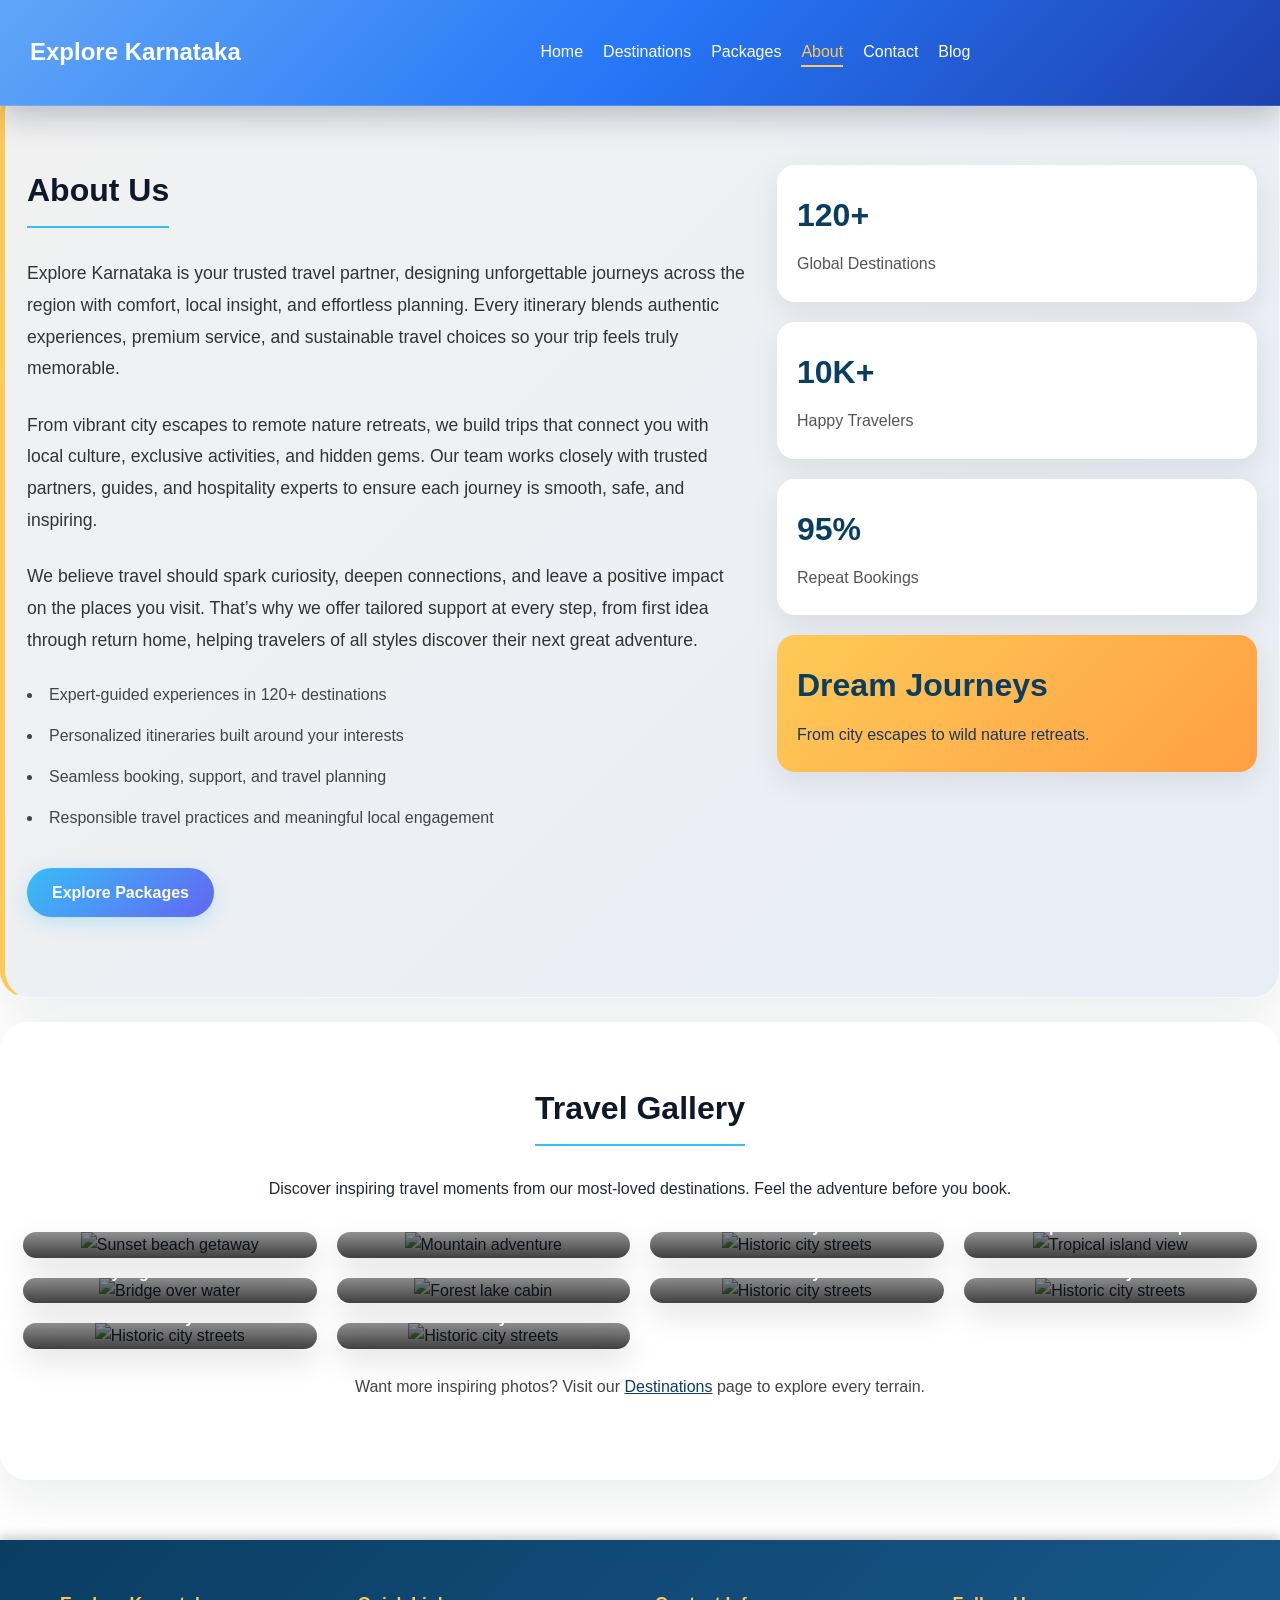
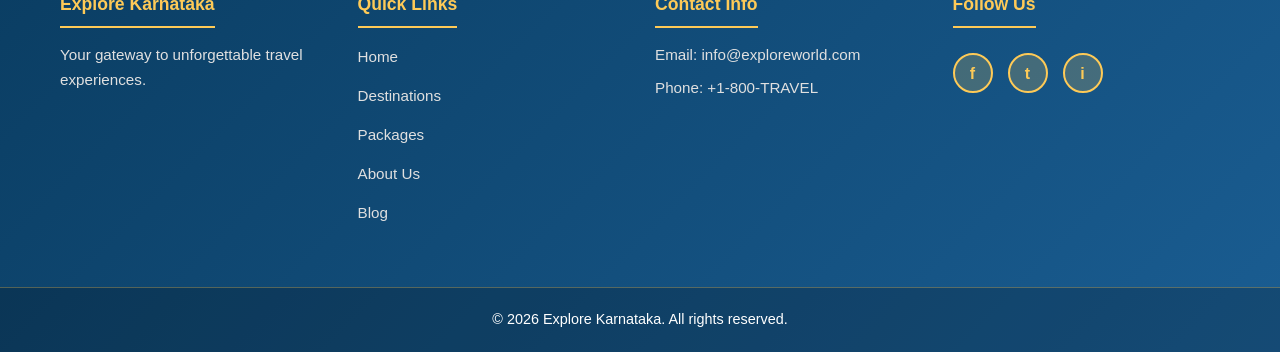
==== about.html @ d9b2896e "update project" ====
<!DOCTYPE html>
<html lang="en">
<head>
    <meta charset="UTF-8">
    <meta name="viewport" content="width=device-width, initial-scale=1.0">
    <title>About - Explore Karnataka</title>
    <link rel="stylesheet" href="styles.css">
</head>
<body>

<header>
    <nav class="navbar">
        <div class="logo">Explore Karnataka</div>
        <ul class="nav-links">
            <li><a href="index.html">Home</a></li>
            <li><a href="destinations.html">Destinations</a></li>
            <li><a href="packages.html">Packages</a></li>
            <li><a href="about.html" class="active">About</a></li>
            <li><a href="contact.html">Contact</a></li>
            <li><a href="blog.html">Blog</a></li>
        </ul>
    </nav>
</header>

<section class="section about">
    <div class="about-grid">
        <div class="about-text">
            <h2>About Us</h2>
            <p>
                Explore Karnataka is your trusted travel partner, designing unforgettable journeys across the region with comfort, local insight, and effortless planning.
                Every itinerary blends authentic experiences, premium service, and sustainable travel choices so your trip feels truly memorable.
            </p>
            <p>
                From vibrant city escapes to remote nature retreats, we build trips that connect you with local culture, exclusive activities, and hidden gems.
                Our team works closely with trusted partners, guides, and hospitality experts to ensure each journey is smooth, safe, and inspiring.
            </p>
            <p>
                We believe travel should spark curiosity, deepen connections, and leave a positive impact on the places you visit. That’s why we offer tailored support at every step,
                from first idea through return home, helping travelers of all styles discover their next great adventure.
            </p>
            <ul>
                <li>Expert-guided experiences in 120+ destinations</li>
                <li>Personalized itineraries built around your interests</li>
                <li>Seamless booking, support, and travel planning</li>
                <li>Responsible travel practices and meaningful local engagement</li>
            </ul>
            <a class="btn" href="packages.html">Explore Packages</a>
        </div>
        <div class="about-stats">
            <div class="stat">
                <h3>120+</h3>
                <p>Global Destinations</p>
            </div>
            <div class="stat">
                <h3>10K+</h3>
                <p>Happy Travelers</p>
            </div>
            <div class="stat">
                <h3>95%</h3>
                <p>Repeat Bookings</p>
            </div>
            <div class="stat-highlight">
                <h3>Dream Journeys</h3>
                <p>From city escapes to wild nature retreats.</p>
            </div>
        </div>
    </div>
</section>

<section class="section gallery">
    <div class="section-header">
        <h2>Travel Gallery</h2>
        <p>Discover inspiring travel moments from our most-loved destinations. Feel the adventure before you book.</p>
    </div>
    <div class="gallery-grid">
        <article class="gallery-card">
            <img src="https://images.unsplash.com/photo-1507525428034-b723cf961d3e?auto=format&fit=crop&w=800&q=80" alt="Sunset beach getaway">
            <div class="gallery-caption">Sunset Beach Retreat</div>
        </article>
        <article class="gallery-card">
            <img src="https://images.unsplash.com/photo-1491553895911-0055eca6402d?auto=format&fit=crop&w=800&q=80" alt="Mountain adventure">
            <div class="gallery-caption">Mountain Adventure</div>
        </article>
        <article class="gallery-card">
            <img src="https://images.unsplash.com/photo-1518684079-17a7cb6a6bb6?auto=format&fit=crop&w=800&q=80" alt="Historic city streets">
            <div class="gallery-caption">Historic City Stroll</div>
        </article>
        <article class="gallery-card">
            <img src="https://images.unsplash.com/photo-1500530855697-b586d89ba3ee?auto=format&fit=crop&w=800&q=80" alt="Tropical island view">
            <div class="gallery-caption">Tropical Island Escape</div>
        </article>
        <article class="gallery-card">
            <img src="https://images.unsplash.com/photo-1470770841072-f978cf4d019e?auto=format&fit=crop&w=800&q=80" alt="Bridge over water">
            <div class="gallery-caption">City Lights & Culture</div>
        </article>
        <article class="gallery-card">
            <img src="https://images.unsplash.com/photo-1493558103817-58b2924bce98?auto=format&fit=crop&w=800&q=80" alt="Forest lake cabin">
            <div class="gallery-caption">Forest Lake Retreat</div>
        </article>
        <article class="gallery-card">
            <img src="https://images.unsplash.com/photo-1518684079-17a7cb6a6bb6?auto=format&fit=crop&w=800&q=80" alt="Historic city streets">
            <div class="gallery-caption">Historic City Stroll</div>
        </article>
        <article class="gallery-card">
            <img src="https://images.unsplash.com/photo-1518684079-17a7cb6a6bb6?auto=format&fit=crop&w=800&q=80" alt="Historic city streets">
            <div class="gallery-caption">Historic City Stroll</div>
        </article>
        <article class="gallery-card">
            <img src="https://images.unsplash.com/photo-1518684079-17a7cb6a6bb6?auto=format&fit=crop&w=800&q=80" alt="Historic city streets">
            <div class="gallery-caption">Historic City Stroll</div>
        </article>
        <article class="gallery-card">
            <img src="https://images.unsplash.com/photo-1518684079-17a7cb6a6bb6?auto=format&fit=crop&w=800&q=80" alt="Historic city streets">
            <div class="gallery-caption">Historic City Stroll</div>
        </article>
    </div>
    <p class="gallery-note">Want more inspiring photos? Visit our <a href="destinations.html">Destinations</a> page to explore every terrain.</p>
</section>

<footer>
    <div class="footer-container">
        <div class="footer-section">
            <h4>Explore Karnataka</h4>
            <p>Your gateway to unforgettable travel experiences.</p>
        </div>
        <div class="footer-section">
            <h4>Quick Links</h4>
            <ul>
                <li><a href="index.html">Home</a></li>
                <li><a href="destinations.html">Destinations</a></li>
                <li><a href="packages.html">Packages</a></li>
                <li><a href="about.html">About Us</a></li>
                <li><a href="blog.html">Blog</a></li>
            </ul>
        </div>
        <div class="footer-section">
            <h4>Contact Info</h4>
            <p>Email: info@exploreworld.com</p>
            <p>Phone: +1-800-TRAVEL</p>
        </div>
        <div class="footer-section">
            <h4>Follow Us</h4>
            <div class="social-links">
                <a href="#" class="social-icon">f</a>
                <a href="#" class="social-icon">t</a>
                <a href="#" class="social-icon">i</a>
            </div>
        </div>
    </div>
    <div class="footer-bottom">
        <p>&copy; 2026 Explore Karnataka. All rights reserved.</p>
    </div>
</footer>

</body>
</html>
---- styles.css ----
/* =====================
   RESET & GLOBAL
===================== */
* {
    margin: 0;
    padding: 0;
    box-sizing: border-box;
}

html {
    scroll-behavior: smooth;
}
body {
    font-family: 'Segoe UI', Arial, sans-serif;
    line-height: 1.6;
    color: #1f2937;
    background: linear-gradient(135deg, #f5f9ff 0%, #dbeafe 45%, #eef2ff 100%);
    background-attachment: fixed;
    min-height: 100vh;
    padding-top: 60px;
    overflow-x: hidden;
}

h2 {
    border-bottom: 2px solid #38bdf8;
    padding-bottom: 10px;
    display: inline-block;
}

/* =====================
   NAVBAR
===================== */
.navbar {
    display: flex;
    justify-content: space-between;
    align-items: center;
    padding: 18px 30px;
    background: linear-gradient(135deg, #60a6f7 0%, #2676f7 50%, #1e40af 100%);
    color: white;
    box-shadow: 0 10px 30px rgba(15, 23, 42, 0.24);
    transition: all 0.3s ease;
    position: fixed;
    top: 0;
    left: 0;
    right: 0;
    z-index: 1000;
    width: 100%;
    backdrop-filter: blur(12px);
    border-bottom: 1px solid rgba(255, 255, 255, 0.12);
}

.navbar.scrolled {
    background: linear-gradient(135deg, #60a6f7 0%, #2676f7 50%, #1e40af 100%);
    box-shadow: 0 4px 16px rgba(15, 23, 42, 0.28);
}

.logo {
    font-size: 1.5rem;
    font-weight: bold;
}

.nav-links {
    list-style: none;
    display: flex;
    margin-left: auto;
    justify-content: flex-end;
}

.nav-links li {
    margin-left: 20px;
}

.nav-links a {
    color: white;
    text-decoration: none;
    transition: all 0.3s ease;
    font-weight: 500;
    border-bottom: 2px solid transparent;
    padding-bottom: 5px;
}

.nav-links a:hover,
.nav-links a.active {
    color: #feca57;
    border-bottom-color: #feca57;
}

/* =====================
   HERO SECTION
===================== */
.hero {
    height: 95vh;
    background: url('https://specialplacesofindia.com/wp-content/uploads/2023/04/Untitled-design-36-1140x660-1-1024x593.jpg') no-repeat center/cover;
    display: flex;
    justify-content: center;
    align-items: center;
    text-align: center;
    color: white;
    padding: 20px;
    position: relative;
    overflow: hidden;
}

.hero::before {
    content: '';
    position: absolute;
    inset: 0;
    background: radial-gradient(circle at top left, rgba(56, 189, 248, 0.28), transparent 25%),
                radial-gradient(circle at bottom right, rgba(99, 102, 241, 0.18), transparent 28%);
    z-index: 1;
}

.hero-background {
    position: absolute;
    top: 0;
    left: 0;
    right: 0;
    bottom: 0;
    z-index: 0;
}

.animated-bg {
    position: absolute;
    top: 0;
    left: 0;
    right: 0;
    bottom: 0;
    background: linear-gradient(135deg, rgba(15, 23, 42, 0.7) 0%, rgba(56, 189, 248, 0.35) 100%);
    animation: backgroundShift 8s ease-in-out infinite;
}

.hero-particles {
    position: absolute;
    top: 0;
    left: 0;
    right: 0;
    bottom: 0;
    overflow: hidden;
}

.particle {
    position: absolute;
    width: 4px;
    height: 4px;
    background: rgba(56, 189, 248, 0.6);
    border-radius: 50%;
    animation: float 20s infinite;
}

.particle:nth-child(1) {
    width: 80px;
    height: 80px;
    left: 10%;
    top: 10%;
    opacity: 0.1;
    animation: float 20s infinite;
}

.particle:nth-child(2) {
    width: 60px;
    height: 60px;
    right: 15%;
    top: 20%;
    opacity: 0.1;
    animation: float 25s infinite reverse;
}

.particle:nth-child(3) {
    width: 50px;
    height: 50px;
    left: 50%;
    bottom: 10%;
    opacity: 0.08;
    animation: float 30s infinite;
}

.particle:nth-child(4) {
    width: 40px;
    height: 40px;
    right: 25%;
    bottom: 20%;
    opacity: 0.1;
    animation: float 22s infinite reverse;
}

.particle:nth-child(5) {
    width: 70px;
    height: 70px;
    left: 20%;
    bottom: 30%;
    opacity: 0.08;
    animation: float 28s infinite;
}

.hero-content {
    position: relative;
    z-index: 2;
    animation: slideInUp 1s ease-out;
    max-width: 760px;
    margin: 0 auto;
    padding: 0;
    border-radius: 0;
    background: transparent;
    box-shadow: none;
    backdrop-filter: none;
    border: none;
}

.hero-home {
    text-align: center;
}

.hero-badge {
    display: inline-block;
    background: rgba(56, 189, 248, 0.95);
    color: #0f172a;
    border-radius: 999px;
    padding: 10px 22px;
    margin-bottom: 18px;
    font-weight: 700;
    letter-spacing: 0.5px;
    font-size: 0.95rem;
}

.hero-title {
    font-size: clamp(2.8rem, 5vw, 4.8rem);
    margin-bottom: 22px;
    font-weight: 700;
    animation: fadeInDown 1s ease-out 0.2s both;
    text-shadow: 2px 2px 12px rgba(15, 23, 42, 0.8);
    letter-spacing: 1px;
}

.hero-subtitle {
    font-size: clamp(1.05rem, 1.7vw, 1.55rem);
    margin: 0 auto 30px;
    animation: fadeInUp 1s ease-out 0.4s both;
    text-shadow: 1px 1px 6px rgba(15, 23, 42, 0.45);
    max-width: 700px;
    line-height: 1.8;
}

.hero-actions {
    display: flex;
    justify-content: center;
    flex-wrap: wrap;
    gap: 16px;
    margin-bottom: 28px;
}

.btn-secondary {
    background: rgba(255, 255, 255, 0.95);
    color: #1e293b;
    border: 2px solid rgba(255, 255, 255, 0.95);
}

.btn-secondary:hover {
    background: rgba(255, 255, 255, 1);
    color: #1e293b;
}

.hero-highlights {
    display: flex;
    justify-content: center;
    gap: 24px;
    flex-wrap: wrap;
    font-size: 0.95rem;
    color: #eef2ff;
    opacity: 0.98;
}

.hero-highlights div {
    background: rgba(15, 23, 42, 0.55);
    border-radius: 999px;
    padding: 12px 20px;
    min-width: 140px;
}

.hero-highlights strong {
    display: block;
    font-size: 1.3rem;
    color: #38bdf8;
    margin-bottom: 4px;
}

.hero-scroll-indicator {
    position: absolute;
    bottom: 40px;
    left: 50%;
    transform: translateX(-50%);
    z-index: 2;
    display: flex;
    flex-direction: column;
    gap: 8px;
    align-items: center;
}

.hero-scroll-indicator span {
    display: block;
    width: 4px;
    height: 12px;
    background: rgba(254, 202, 87, 0.8);
    border-radius: 2px;
    animation: scrollBounce 2s infinite;
}

.hero-scroll-indicator span:nth-child(2) {
    animation: scrollBounce 2s infinite 0.1s;
}

.hero-scroll-indicator span:nth-child(3) {
    animation: scrollBounce 2s infinite 0.2s;
}

@keyframes backgroundShift {
    0%, 100% {
        opacity: 0.5;
    }
    50% {
        opacity: 0.6;
    }
}

@keyframes float {
    0%, 100% {
        transform: translateY(0) translateX(0);
        opacity: 0.1;
    }
    25% {
        transform: translateY(-30px) translateX(20px);
        opacity: 0.15;
    }
    50% {
        transform: translateY(-60px) translateX(-20px);
        opacity: 0.1;
    }
    75% {
        transform: translateY(-30px) translateX(20px);
        opacity: 0.12;
    }
}

@keyframes slideInUp {
    from {
        opacity: 0;
        transform: translateY(40px);
    }
    to {
        opacity: 1;
        transform: translateY(0);
    }
}

@keyframes fadeInDown {
    from {
        opacity: 0;
        transform: translateY(-30px);
    }
    to {
        opacity: 1;
        transform: translateY(0);
    }
}

@keyframes fadeInUp {
    from {
        opacity: 0;
        transform: translateY(30px);
    }
    to {
        opacity: 1;
        transform: translateY(0);
    }
}

@keyframes scrollBounce {
    0%, 100% {
        transform: translateY(0);
        opacity: 0.4;
    }
    50% {
        transform: translateY(15px);
        opacity: 1;
    }
}

/* Small Hero (Destination pages) */
.small-hero {
    position: relative;
    min-height: 48vh;
    display: flex;
    justify-content: center;
    align-items: center;
    background-size: cover;
    background-position: center;
    color: white;
    padding: 40px 20px;
    overflow: hidden;
}

.small-hero::before {
    content: '';
    position: absolute;
    inset: 0;
    background: linear-gradient(180deg, rgba(15, 23, 42, 0.5), rgba(15, 23, 42, 0.35));
    z-index: 0;
}

.small-hero > * {
    position: relative;
    z-index: 1;
}

.small-hero h1 {
    font-size: clamp(2.2rem, 4vw, 3.2rem);
    margin-bottom: 12px;
}

.small-hero p {
    max-width: 760px;
    font-size: 1.05rem;
    color: rgba(255, 255, 255, 0.9);
    line-height: 1.7;
    margin: 0 auto;
}

/* =====================
   BUTTONS
===================== */
.btn {
    display: inline-block;
    padding: 12px 25px;
    background: linear-gradient(135deg, #38bdf8 0%, #6366f1 100%);
    color: white;
    text-decoration: none;
    border-radius: 25px;
    transition: all 0.3s ease;
    font-weight: bold;
    box-shadow: 0 6px 18px rgba(56, 189, 248, 0.25);
}

.btn:hover {
    background: linear-gradient(135deg, #22d3ee 0%, #4f46e5 100%);
    transform: translateY(-2px);
    box-shadow: 0 8px 24px rgba(212, 175, 55, 0.35);
}

.card .btn {
    display: inline-flex;
    padding: 9px 16px;
    font-size: 0.95rem;
    border-radius: 18px;
    margin: 0 0 18px 18px;
    width: fit-content;
}

/* =====================
   SECTIONS
===================== */
.section {
    padding: 80px 22px;
    text-align: center;
    background: rgba(255, 255, 255, 0.84);
    margin: 24px 0;
    border-radius: 28px;
    box-shadow: 0 20px 50px rgba(15, 23, 42, 0.08);
    border: 1px solid rgba(255, 255, 255, 0.55);
    backdrop-filter: blur(12px);
}

/* Intro and detail text inside sections */
.section .section-intro {
    max-width: 980px;
    margin: 12px auto 28px;
    font-size: 1.05rem;
    color: #334155;
    line-height: 1.75;
    text-align: center;
}

.section .section-details {
    max-width: 980px;
    margin: 18px auto 0;
    font-size: 1rem;
    color: #475569;
    line-height: 1.75;
    text-align: left;
    background: rgba(250, 250, 250, 0.6);
    padding: 14px 18px;
    border-radius: 12px;
    border: 1px solid rgba(15, 23, 42, 0.03);
}

.section h2 {
    font-size: 2rem;
    margin-bottom: 30px;
    text-align: left;
    color: #0f172a;
}

.feature-overview .grid {
    gap: 25px;
}

.feature-overview .card {
    text-align: left;
    padding: 30px 24px;
    min-height: 220px;
}

.feature-overview .card h3 {
    margin-bottom: 18px;
    font-size: 1.35rem;
}

.feature-overview .card p {
    padding: 0;
    color: #555;
    font-size: 1rem;
    line-height: 1.8;
}

/* About section specific styles */
.section.about {
    text-align: left !important;
}

.section.about h2 {
    text-align: left !important;
}

.section.about p {
    text-align: left !important;
}

.section.about ul {
    text-align: left !important;
}

.section.about ul li {
    text-align: left !important;
}

/* =====================
   GRID LAYOUT
===================== */
.grid {
    display: grid;
    grid-template-columns: repeat(auto-fit, minmax(250px, 1fr));
    gap: 20px;
}

/* Horizontal Scroll Layout */
.scroll-container {
    display: flex;
    align-items: center;
    gap: 15px;
    justify-content: center;
}

.grid.horizontal-scroll {
    display: flex;
    overflow-x: auto;
    gap: 16px;
    padding: 8px 0;
    scroll-behavior: smooth;
    flex-wrap: nowrap;
    min-width: 0;
}

.grid.horizontal-scroll .card {
    flex: 0 0 280px;
    min-width: 280px;
}

.scroll-btn {
    background: linear-gradient(135deg, #0a3d62 0%, #1a5d92 100%);
    color: white;
    border: none;
    padding: 12px 28px;
    border-radius: 25px;
    cursor: pointer;
    font-weight: 600;
    transition: all 0.3s ease;
    font-size: 1rem;
    box-shadow: 0 4px 15px rgba(10, 61, 98, 0.3);
    display: flex;
    align-items: center;
    gap: 8px;
}

.scroll-btn span {
    font-size: 1.2rem;
    transition: transform 0.3s ease;
}

.scroll-btn:hover {
    background: linear-gradient(135deg, #feca57 0%, #ff9f43 100%);
    color: #333;
    transform: scale(1.08);
    box-shadow: 0 6px 20px rgba(254, 202, 87, 0.4);
}

.scroll-btn:hover span {
    transform: scale(1.2);
}

/* =====================
   CARDS
===================== */
.card {
    background: rgba(255, 255, 255, 0.98);
    border-radius: 24px;
    overflow: hidden;
    box-shadow: 0 14px 32px rgba(15, 23, 42, 0.12);
    transition: transform 0.35s ease, box-shadow 0.35s ease;
    text-align: left;
    display: flex;
    flex-direction: column;
    min-height: 360px;
    border: 1px solid rgba(56, 189, 248, 0.16);
}

.card img {
    width: 100%;
    height: 170px;
    object-fit: cover;
    transition: transform 0.3s ease;
}

.card h3 {
    margin: 20px 18px 10px;
    font-size: 1.15rem;
    font-weight: 700;
    color: #0f172a;
}

.card p {
    padding: 0 18px 16px;
    font-size: 0.95rem;
    color: #4f5563;
    line-height: 1.7;
    flex-grow: 1;
}

.card:hover {
    transform: translateY(-6px);
    box-shadow: 0 20px 45px rgba(15, 23, 42, 0.18);
}

.card:hover img {
    transform: scale(1.05);
}

/* Make cards clickable */
a.card {
    text-decoration: none;
    color: inherit;
}

/* =====================
   PACKAGE CARDS
===================== */
.package {
    padding: 20px;
}

.price {
    font-size: 1.5rem;
    color: #0a3d62;
    margin: 10px 0;
    font-weight: bold;
}

.price-inr {
    display: block;
    font-size: 1rem;
    color: #555;
    font-weight: 500;
    margin-top: 5px;
}

/* =====================
   ABOUT SECTION
===================== */
.about {
    background: linear-gradient(135deg, #f1f1f1 0%, #e8eef6 100%);
    border-left: 5px solid #feca57;
}

.about-grid {
    display: grid;
    grid-template-columns: 1.2fr 0.8fr;
    gap: 30px;
    align-items: start;
}

.about-text {
    text-align: left;
}

.about-text p {
    max-width: 100%;
    margin: 0 0 25px;
    font-size: 1.1rem;
    line-height: 1.8;
    color: #333;
}

.about-text ul {
    list-style: disc inside;
    margin: 0 0 25px;
    color: #444;
}

.about-text ul li {
    margin-bottom: 12px;
}

.about-text .btn {
    margin-top: 10px;
}

.about-stats {
    display: grid;
    gap: 20px;
}

.stat,
.stat-highlight {
    background: white;
    border-radius: 18px;
    padding: 25px 20px;
    box-shadow: 0 10px 30px rgba(0,0,0,0.08);
    text-align: left;
}

.stat h3,
.stat-highlight h3 {
    font-size: 2rem;
    color: #0a3d62;
    margin-bottom: 10px;
}

.stat p,
.stat-highlight p {
    color: #555;
    font-size: 1rem;
    line-height: 1.6;
}

.stat-highlight {
    background: linear-gradient(135deg, #feca57 0%, #ff9f43 100%);
    color: #0a3d62;
}

.stat-highlight p {
    color: #173765;
}

.section-header {
    max-width: 900px;
    margin: 0 auto 30px;
    text-align: center;
}

.gallery {
    background: rgba(255, 255, 255, 0.95);
    padding-top: 60px;
}

.gallery-grid {
    display: grid;
    grid-template-columns: repeat(auto-fit, minmax(240px, 1fr));
    gap: 20px;
}

.gallery-card {
    position: relative;
    border-radius: 20px;
    overflow: hidden;
    box-shadow: 0 12px 30px rgba(0,0,0,0.12);
    transition: transform 0.3s ease, box-shadow 0.3s ease;
}

.gallery-card img {
    width: 100%;
    height: 280px;
    object-fit: cover;
    transition: transform 0.4s ease;
}

.gallery-card:hover {
    transform: translateY(-8px);
    box-shadow: 0 18px 40px rgba(0,0,0,0.18);
}

.gallery-card:hover img {
    transform: scale(1.05);
}

.gallery-caption {
    position: absolute;
    left: 0;
    right: 0;
    bottom: 0;
    padding: 18px 20px;
    background: linear-gradient(180deg, rgba(0,0,0,0) 0%, rgba(0,0,0,0.75) 100%);
    color: white;
    font-size: 1rem;
    font-weight: 600;
}

.gallery-note {
    margin-top: 25px;
    font-size: 1rem;
    color: #444;
}

.gallery-note a {
    color: #0a3d62;
    text-decoration: underline;
}

.gallery-note a:hover {
    color: #ff9f43;
}

/* =====================
   LISTS (DESTINATION DETAILS)
===================== */
ul {
    max-width: 500px;
    margin: 20px auto;
    text-align: left;
    line-height: 1.8;
}

/* =====================
   CONTACT FORM
===================== */
form {
    max-width: 500px;
    margin: auto;
    display: flex;
    flex-direction: column;
}

form input,
form textarea {
    margin: 10px 0;
    padding: 12px;
    border: 1px solid #ccc;
    border-radius: 5px;
    font-size: 1rem;
    transition: border-color 0.3s ease;
}

form input:focus,
form textarea:focus {
    border-color: #feca57;
    outline: none;
}

/* =====================
   FOOTER
===================== */
footer {
    background: linear-gradient(135deg, #0a3d62 0%, #1a5d92 100%);
    color: white;
    margin-top: 60px;
    box-shadow: 0 -4px 10px rgba(0,0,0,0.2);
}

.footer-container {
    display: grid;
    grid-template-columns: repeat(auto-fit, minmax(220px, 1fr));
    gap: 30px;
    padding: 50px 20px;
    max-width: 1200px;
    margin: 0 auto;
}

.footer-section h4 {
    font-size: 1.1rem;
    margin-bottom: 15px;
    color: #feca57;
    border-bottom: 2px solid #feca57;
    padding-bottom: 8px;
    display: inline-block;
}

.footer-section p {
    font-size: 0.95rem;
    line-height: 1.6;
    color: #e0e0e0;
    margin-bottom: 8px;
}

.footer-section ul {
    list-style: none;
    padding: 0;
    margin: 0;
    max-width: 100%;
}

.footer-section ul li {
    margin-bottom: 10px;
    text-align: left;
}

.footer-section ul li a {
    color: #e0e0e0;
    text-decoration: none;
    transition: all 0.3s ease;
    font-size: 0.95rem;
}

.footer-section ul li a:hover {
    color: #feca57;
    padding-left: 5px;
}

.social-links {
    display: flex;
    gap: 15px;
    margin-top: 10px;
}

.social-icon {
    display: inline-flex;
    align-items: center;
    justify-content: center;
    width: 40px;
    height: 40px;
    background: rgba(254, 202, 87, 0.2);
    border: 2px solid #feca57;
    border-radius: 50%;
    color: #feca57;
    text-decoration: none;
    transition: all 0.3s ease;
    font-weight: bold;
}

.social-icon:hover {
    background: #feca57;
    color: #0a3d62;
    transform: scale(1.1);
}

.footer-bottom {
    background: rgba(0, 0, 0, 0.2);
    text-align: center;
    padding: 20px;
    font-size: 0.9rem;
    border-top: 1px solid rgba(254, 202, 87, 0.3);
}

form textarea {
    min-height: 120px;
    resize: vertical;
}

form button {
    border: none;
    cursor: pointer;
}

/* =====================
   HOVER EFFECTS
===================== */
.card:hover img {
    opacity: 0.9;
}

/* =====================
   SUCCESS PAGE
===================== */
.success-section {
    min-height: 60vh;
    display: flex;
    align-items: center;
    justify-content: center;
}

.success-container {
    text-align: center;
    max-width: 600px;
    animation: fadeInScale 0.6s ease-in-out;
}

.success-icon {
    width: 100px;
    height: 100px;
    background: linear-gradient(135deg, #0a3d62 0%, #1a5d92 100%);
    border-radius: 50%;
    display: flex;
    align-items: center;
    justify-content: center;
    font-size: 50px;
    color: #feca57;
    margin: 0 auto 25px;
    box-shadow: 0 10px 30px rgba(10, 61, 98, 0.3);
    animation: scaleIn 0.8s ease-out;
}

.success-container h2 {
    font-size: 2.2rem;
    color: #0a3d62;
    margin: 20px 0;
    border-bottom: 3px solid #feca57;
    padding-bottom: 15px;
    display: block;
}

.success-message {
    font-size: 1.1rem;
    color: #555;
    margin-bottom: 25px;
    line-height: 1.7;
}

.success-details {
    background: rgba(254, 202, 87, 0.1);
    border-left: 4px solid #feca57;
    padding: 20px;
    margin: 25px 0;
    border-radius: 8px;
    text-align: left;
}

.success-details p {
    margin: 10px 0;
    color: #333;
    font-size: 0.95rem;
    line-height: 1.6;
}

.success-actions {
    display: flex;
    gap: 15px;
    justify-content: center;
    margin-top: 30px;
    flex-wrap: wrap;
}

.success-actions .btn {
    flex: 1;
    min-width: 150px;
}

@keyframes fadeInScale {
    from {
        opacity: 0;
        transform: scale(0.9);
    }
    to {
        opacity: 1;
        transform: scale(1);
    }
}

@keyframes scaleIn {
    from {
        transform: scale(0);
        opacity: 0;
    }
    to {
        transform: scale(1);
        opacity: 1;
    }
}

/* =====================
   CONTACT PAGE
===================== */
.contact-header {
    text-align: center;
    background: linear-gradient(135deg, rgba(10, 61, 98, 0.1) 0%, rgba(254, 202, 87, 0.1) 100%);
}

.contact-header h2 {
    font-size: 2.5rem;
    margin-bottom: 15px;
}

.contact-header p {
    font-size: 1.1rem;
    color: #666;
    max-width: 600px;
    margin: 0 auto;
}

.contact-info-cards {
    display: grid;
    grid-template-columns: repeat(auto-fit, minmax(250px, 1fr));
    gap: 25px;
    padding: 0;
    text-align: center;
}

.info-card {
    background: white;
    border-radius: 15px;
    padding: 30px 20px;
    box-shadow: 0 8px 25px rgba(0,0,0,0.1);
    transition: all 0.3s ease;
    border-top: 4px solid #feca57;
}

.info-card:hover {
    transform: translateY(-10px);
    box-shadow: 0 15px 40px rgba(0,0,0,0.15);
}

.info-icon {
    font-size: 3rem;
    margin-bottom: 15px;
}

.info-card h3 {
    font-size: 1.3rem;
    color: #0a3d62;
    margin-bottom: 12px;
}

.info-card p {
    color: #666;
    font-size: 0.95rem;
    line-height: 1.8;
    margin: 5px 0;
}

.contact-form-section {
    background: rgba(255, 255, 255, 0.95);
}

.form-container {
    max-width: 700px;
    margin: 0 auto;
}

.form-container h2 {
    text-align: center;
    margin-bottom: 30px;
}

.contact-form {
    display: flex;
    flex-direction: column;
    gap: 20px;
}

.form-group {
    display: flex;
    flex-direction: column;
}

.contact-form input,
.contact-form textarea,
.contact-form select {
    padding: 14px;
    border: 2px solid #e0e0e0;
    border-radius: 8px;
    font-size: 1rem;
    font-family: inherit;
    transition: all 0.3s ease;
}

.contact-form input:focus,
.contact-form textarea:focus,
.contact-form select:focus {
    border-color: #feca57;
    outline: none;
    box-shadow: 0 0 10px rgba(254, 202, 87, 0.3);
}

.contact-form input::placeholder,
.contact-form textarea::placeholder {
    color: #999;
}

.contact-form select {
    cursor: pointer;
    color: #333;
}

.contact-form select option {
    color: #333;
}

.contact-form textarea {
    resize: vertical;
    min-height: 150px;
}

.contact-form button {
    padding: 14px 30px;
    font-size: 1rem;
    font-weight: 600;
    cursor: pointer;
    transition: all 0.3s ease;
}

@media (max-width: 768px) {
    .contact-header h2 {
        font-size: 1.8rem;
    }

    .contact-info-cards {
        gap: 15px;
    }

    .info-card {
        padding: 20px;
    }
}

/* =====================
   RESPONSIVE DESIGN
===================== */
@media (max-width: 768px) {

    .navbar {
        flex-direction: column;
        text-align: center;
    }

    .nav-links {
        flex-direction: column;
        margin-top: 10px;
    }

    .nav-links li {
        margin: 10px 0;
    }

    .hero {
        height: 80vh;
        padding: 40px 20px;
    }

    .hero-title {
        font-size: 2.2rem;
        margin-bottom: 15px;
    }

    .hero-subtitle {
        font-size: 1.1rem;
    }

    .hero-btn {
        padding: 12px 30px;
        font-size: 1rem;
    }

    .hero-scroll-indicator {
        bottom: 20px;
    }

    .small-hero h1 {
        font-size: 1.8rem;
    }
}
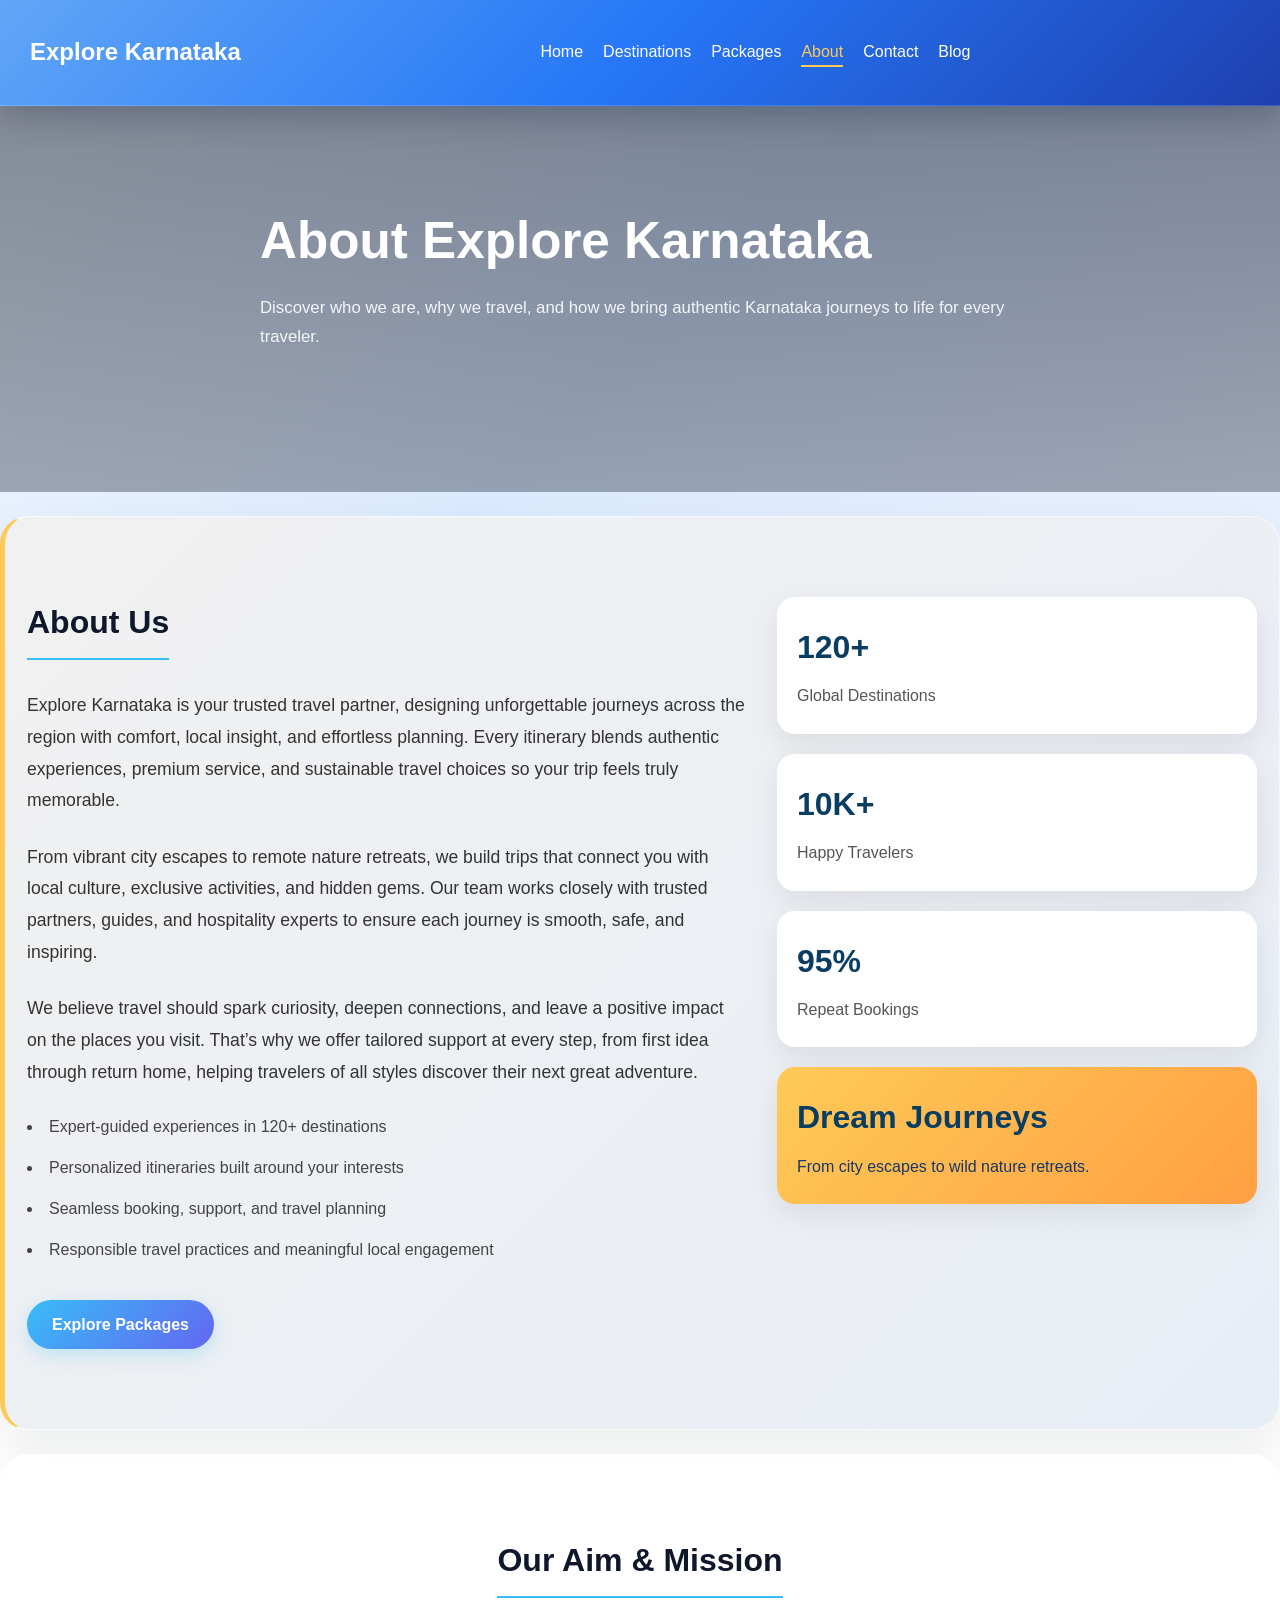
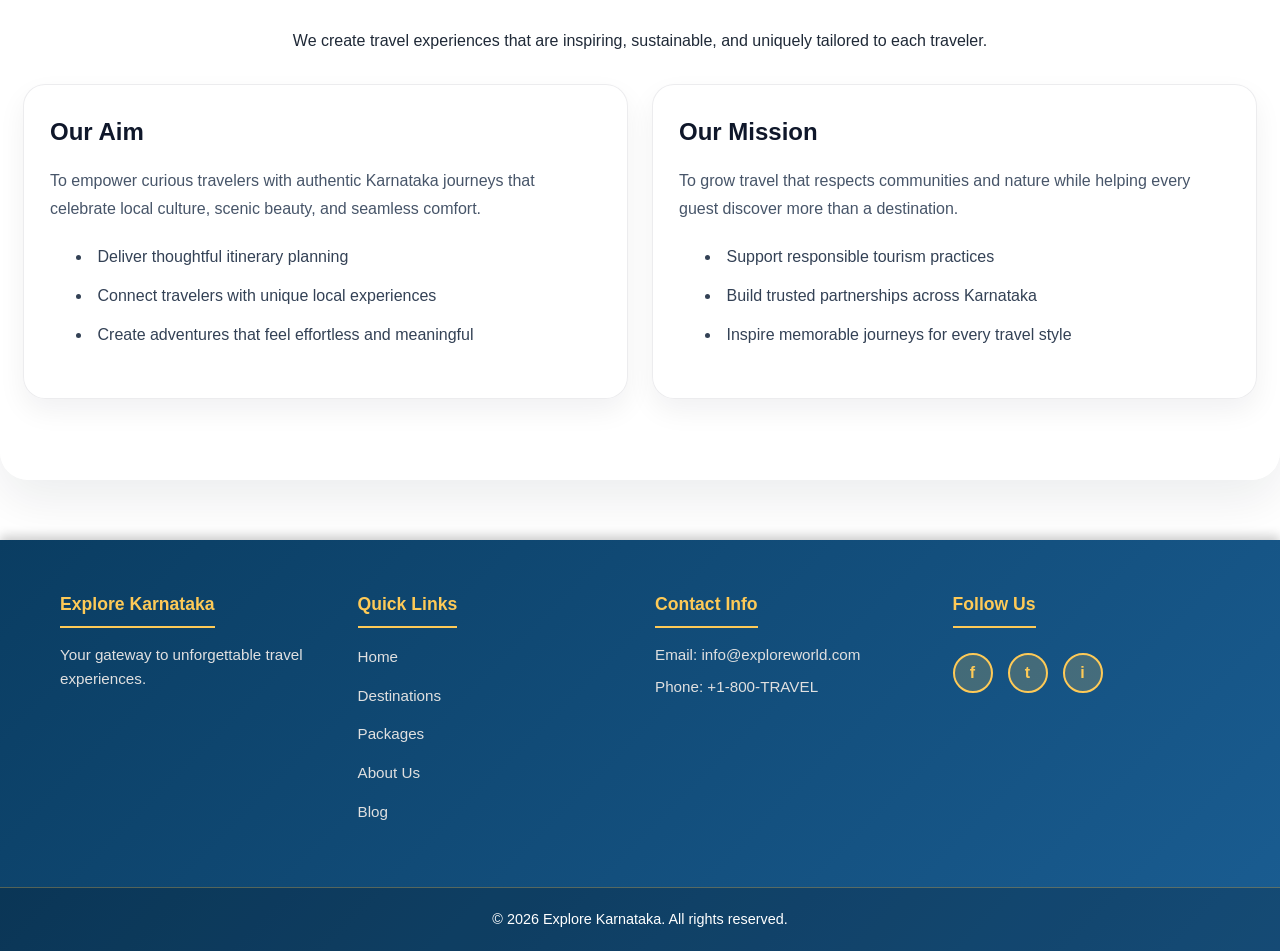
==== commit fb40ff18: "firstchange" ====
--- a/about.html
+++ b/about.html
@@ -21,6 +21,13 @@
         </ul>
     </nav>
 </header>
+
+<section class="small-hero" style="background-image: url('https://images.unsplash.com/photo-1500530855697-b586d89ba3ee?auto=format&fit=crop&w=1400&q=80');">
+    <div>
+        <h1>About Explore Karnataka</h1>
+        <p>Discover who we are, why we travel, and how we bring authentic Karnataka journeys to life for every traveler.</p>
+    </div>
+</section>
 
 <section class="section about">
     <div class="about-grid">
@@ -67,55 +74,32 @@
     </div>
 </section>
 
-<section class="section gallery">
-    <div class="section-header">
-        <h2>Travel Gallery</h2>
-        <p>Discover inspiring travel moments from our most-loved destinations. Feel the adventure before you book.</p>
-    </div>
-    <div class="gallery-grid">
-        <article class="gallery-card">
-            <img src="https://images.unsplash.com/photo-1507525428034-b723cf961d3e?auto=format&fit=crop&w=800&q=80" alt="Sunset beach getaway">
-            <div class="gallery-caption">Sunset Beach Retreat</div>
-        </article>
-        <article class="gallery-card">
-            <img src="https://images.unsplash.com/photo-1491553895911-0055eca6402d?auto=format&fit=crop&w=800&q=80" alt="Mountain adventure">
-            <div class="gallery-caption">Mountain Adventure</div>
-        </article>
-        <article class="gallery-card">
-            <img src="https://images.unsplash.com/photo-1518684079-17a7cb6a6bb6?auto=format&fit=crop&w=800&q=80" alt="Historic city streets">
-            <div class="gallery-caption">Historic City Stroll</div>
-        </article>
-        <article class="gallery-card">
-            <img src="https://images.unsplash.com/photo-1500530855697-b586d89ba3ee?auto=format&fit=crop&w=800&q=80" alt="Tropical island view">
-            <div class="gallery-caption">Tropical Island Escape</div>
-        </article>
-        <article class="gallery-card">
-            <img src="https://images.unsplash.com/photo-1470770841072-f978cf4d019e?auto=format&fit=crop&w=800&q=80" alt="Bridge over water">
-            <div class="gallery-caption">City Lights & Culture</div>
-        </article>
-        <article class="gallery-card">
-            <img src="https://images.unsplash.com/photo-1493558103817-58b2924bce98?auto=format&fit=crop&w=800&q=80" alt="Forest lake cabin">
-            <div class="gallery-caption">Forest Lake Retreat</div>
-        </article>
-        <article class="gallery-card">
-            <img src="https://images.unsplash.com/photo-1518684079-17a7cb6a6bb6?auto=format&fit=crop&w=800&q=80" alt="Historic city streets">
-            <div class="gallery-caption">Historic City Stroll</div>
-        </article>
-        <article class="gallery-card">
-            <img src="https://images.unsplash.com/photo-1518684079-17a7cb6a6bb6?auto=format&fit=crop&w=800&q=80" alt="Historic city streets">
-            <div class="gallery-caption">Historic City Stroll</div>
-        </article>
-        <article class="gallery-card">
-            <img src="https://images.unsplash.com/photo-1518684079-17a7cb6a6bb6?auto=format&fit=crop&w=800&q=80" alt="Historic city streets">
-            <div class="gallery-caption">Historic City Stroll</div>
-        </article>
-        <article class="gallery-card">
-            <img src="https://images.unsplash.com/photo-1518684079-17a7cb6a6bb6?auto=format&fit=crop&w=800&q=80" alt="Historic city streets">
-            <div class="gallery-caption">Historic City Stroll</div>
-        </article>
-    </div>
-    <p class="gallery-note">Want more inspiring photos? Visit our <a href="destinations.html">Destinations</a> page to explore every terrain.</p>
-</section>
+<section class="section aim-mission">
+        <div class="section-header">
+            <h2>Our Aim & Mission</h2>
+            <p>We create travel experiences that are inspiring, sustainable, and uniquely tailored to each traveler.</p>
+        </div>
+        <div class="aim-mission-grid">
+            <div class="aim-mission-card">
+                <h3>Our Aim</h3>
+                <p>To empower curious travelers with authentic Karnataka journeys that celebrate local culture, scenic beauty, and seamless comfort.</p>
+                <ul>
+                    <li>Deliver thoughtful itinerary planning</li>
+                    <li>Connect travelers with unique local experiences</li>
+                    <li>Create adventures that feel effortless and meaningful</li>
+                </ul>
+            </div>
+            <div class="aim-mission-card">
+                <h3>Our Mission</h3>
+                <p>To grow travel that respects communities and nature while helping every guest discover more than a destination.</p>
+                <ul>
+                    <li>Support responsible tourism practices</li>
+                    <li>Build trusted partnerships across Karnataka</li>
+                    <li>Inspire memorable journeys for every travel style</li>
+                </ul>
+            </div>
+        </div>
+    </section>
 
 <footer>
     <div class="footer-container">
@@ -147,6 +131,7 @@
             </div>
         </div>
     </div>
+    
     <div class="footer-bottom">
         <p>&copy; 2026 Explore Karnataka. All rights reserved.</p>
     </div>
--- a/styles.css
+++ b/styles.css
@@ -90,7 +90,7 @@
 ===================== */
 .hero {
     height: 95vh;
-    background: url('https://specialplacesofindia.com/wp-content/uploads/2023/04/Untitled-design-36-1140x660-1-1024x593.jpg') no-repeat center/cover;
+    background: url('https://b3681537.smushcdn.com/3681537/wp-content/uploads/2025/12/off-beat-places-in-karnataka-1536x864.jpg?lossy=2&strip=1&webp=1') no-repeat center/cover;
     display: flex;
     justify-content: center;
     align-items: center;
@@ -541,6 +541,44 @@
     text-align: left !important;
 }
 
+.aim-mission-grid {
+    display: grid;
+    grid-template-columns: repeat(auto-fit, minmax(260px, 1fr));
+    gap: 24px;
+    margin-top: 28px;
+}
+
+.aim-mission-card {
+    padding: 28px 26px;
+    border-radius: 22px;
+    background: rgba(255, 255, 255, 0.94);
+    border: 1px solid rgba(15, 23, 42, 0.08);
+    box-shadow: 0 12px 28px rgba(15, 23, 42, 0.06);
+    text-align: left;
+}
+
+.aim-mission-card h3 {
+    margin-bottom: 16px;
+    font-size: 1.5rem;
+    color: #0f172a;
+}
+
+.aim-mission-card p {
+    margin-bottom: 18px;
+    color: #475569;
+    line-height: 1.75;
+}
+
+.aim-mission-card ul {
+    list-style: disc inside;
+    color: #334155;
+    line-height: 1.8;
+}
+
+.aim-mission-card ul li {
+    margin-bottom: 10px;
+}
+
 /* =====================
    GRID LAYOUT
 ===================== */
@@ -772,7 +810,9 @@
 .gallery-grid {
     display: grid;
     grid-template-columns: repeat(auto-fit, minmax(240px, 1fr));
-    gap: 20px;
+    grid-auto-rows: 230px;
+    gap: 24px;
+    align-items: stretch;
 }
 
 .gallery-card {
@@ -781,18 +821,64 @@
     overflow: hidden;
     box-shadow: 0 12px 30px rgba(0,0,0,0.12);
     transition: transform 0.3s ease, box-shadow 0.3s ease;
+    min-height: 220px;
+    background: #fefefe;
+}
+
+.gallery-card--large {
+    grid-column: span 2;
+    grid-row: span 2;
+    min-height: auto;
+}
+
+.gallery-card--tall {
+    grid-row: span 2;
+}
+
+.gallery-card--wide {
+    grid-column: span 2;
 }
 
 .gallery-card img {
     width: 100%;
-    height: 280px;
+    height: 100%;
     object-fit: cover;
     transition: transform 0.4s ease;
+    display: block;
+}
+
+.gallery-card:hover {
+    transform: translateY(-6px);
+    box-shadow: 0 18px 40px rgba(0,0,0,0.16);
+}
+
+@media (max-width: 960px) {
+    .gallery-grid {
+        grid-auto-rows: 220px;
+    }
+
+    .gallery-card--large,
+    .gallery-card--tall,
+    .gallery-card--wide {
+        grid-column: auto;
+        grid-row: auto;
+    }
 }
 
 .gallery-card:hover {
     transform: translateY(-8px);
     box-shadow: 0 18px 40px rgba(0,0,0,0.18);
+}
+
+@media (max-width: 940px) {
+    .gallery-card--large,
+    .gallery-card--tall,
+    .gallery-card--wide {
+        grid-column: auto;
+        grid-row: auto;
+        aspect-ratio: auto;
+        min-height: 260px;
+    }
 }
 
 .gallery-card:hover img {
